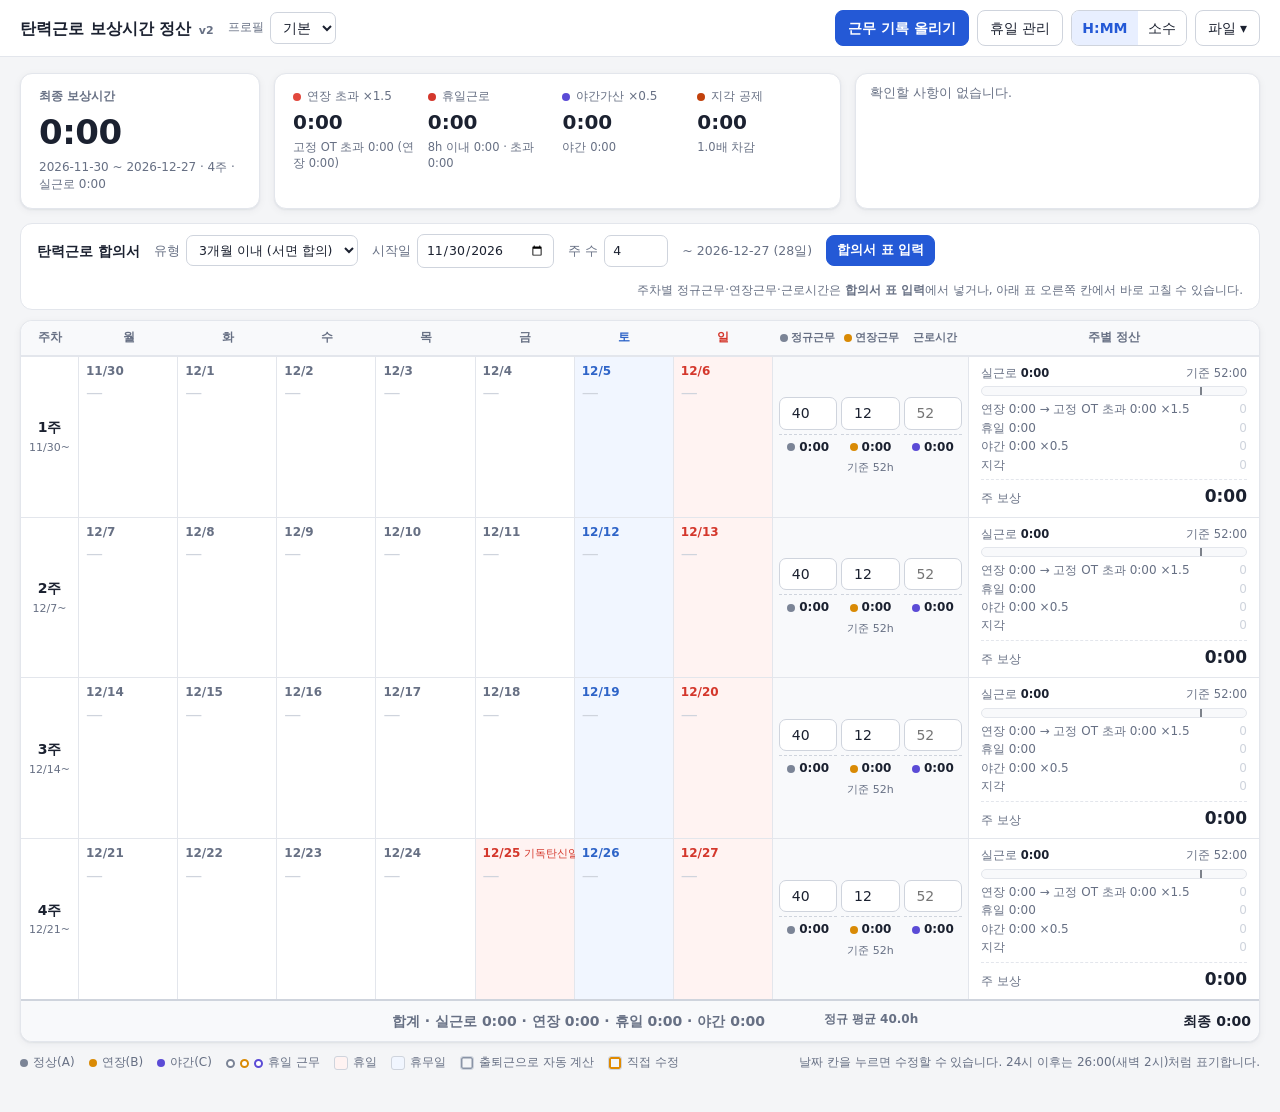
==== index.html @ 6108ef64 "Exclude holidays from weekly A/B/C totals; mark holiday work with ring dots Holiday hours get their " ====
<!doctype html>
<html lang="ko">
<head>
<meta charset="utf-8">
<meta name="viewport" content="width=device-width, initial-scale=1">
<title>탄력근로 보상시간 정산</title>
<meta name="description" content="탄력근로 합의서와 근태 기록으로 연장·휴일·야간근로 보상시간을 주 단위로 정산합니다.">
<link rel="stylesheet" href="css/app.css">
</head>
<body>
<header class="topbar">
  <div class="brand">탄력근로 보상시간 정산 <span class="ver">v2</span></div>
  <label class="profile" title="직원별 데이터는 이 브라우저에만 저장됩니다">
    <span class="lbl">프로필</span>
    <select id="profileSel"></select>
  </label>
  <div class="actions">
    <button class="btn primary" id="btnImport" title="근태 엑셀(.xlsx) 여러 개, CSV, v1 txt">근무 기록 올리기</button>
    <input type="file" id="fileImport" multiple accept=".xlsx,.xlsm,.csv,.txt" hidden>
    <button class="btn" id="btnHolidays">휴일 관리</button>
    <div class="seg" role="group" aria-label="시간 표시 형식">
      <button class="seg-btn" data-fmt="hm">H:MM</button><button class="seg-btn" data-fmt="dec">소수</button>
    </div>
    <details class="menu">
      <summary class="btn">파일 ▾</summary>
      <div class="menu-pop">
        <button id="btnSave">데이터 파일로 저장 (.json)</button>
        <button id="btnLoad">데이터 파일 불러오기</button>
        <input type="file" id="fileLoad" accept=".json,.txt" hidden>
        <button id="btnCsv">정산 결과 CSV 내보내기</button>
        <button id="btnPrint">인쇄</button>
        <hr>
        <button id="btnNewProfile">새 프로필 만들기</button>
        <button id="btnRenameProfile">프로필 이름 바꾸기</button>
        <button id="btnDeleteProfile" class="danger">현재 프로필 삭제</button>
        <button id="btnClearDays" class="danger">근무 기록 모두 지우기</button>
      </div>
    </details>
  </div>
</header>

<main>
  <section class="summary" aria-label="정산 요약">
    <div class="total-card">
      <div class="total-label">최종 보상시간</div>
      <div class="total-value" id="sumTotal">0:00</div>
      <div class="total-period" id="sumPeriod"></div>
    </div>
    <div class="parts">
      <div class="part"><span class="part-k"><i class="dot ot"></i>연장 초과 ×1.5</span><b id="sumOt">0:00</b><small id="sumOtRaw"></small></div>
      <div class="part"><span class="part-k"><i class="dot hol"></i>휴일근로</span><b id="sumHol">0:00</b><small id="sumHolRaw"></small></div>
      <div class="part"><span class="part-k"><i class="dot night"></i>야간가산 ×0.5</span><b id="sumNight">0:00</b><small id="sumNightRaw"></small></div>
      <div class="part"><span class="part-k"><i class="dot late"></i>지각 공제</span><b id="sumLate">0:00</b><small>1.0배 차감</small></div>
    </div>
    <div class="notices" id="notices"></div>
  </section>

  <section class="agreement" aria-label="탄력근로 합의서">
    <div class="ag-title">탄력근로 합의서</div>
    <label>유형
      <select id="agType">
        <option value="2w">2주 이내 (취업규칙)</option>
        <option value="3m">3개월 이내 (서면 합의)</option>
        <option value="6m">3개월 초과 6개월 이내</option>
      </select>
    </label>
    <label>시작일 <input type="date" id="agStart"></label>
    <label>주 수 <input type="number" id="agWeeks" min="1" max="27" step="1"></label>
    <span class="ag-end" id="agEnd"></span>
    <button class="btn small primary" id="btnAgEdit">합의서 표 입력</button>
    <span class="ag-hint">주차별 정규근무·연장근무·근로시간은 <b>합의서 표 입력</b>에서 넣거나, 아래 표 오른쪽 칸에서 바로 고칠 수 있습니다.</span>
  </section>

  <section class="board" id="board" aria-label="주간 정산표"></section>

  <section class="legend" aria-label="범례">
    <span><i class="dot a"></i>정상(A)</span>
    <span><i class="dot b"></i>연장(B)</span>
    <span><i class="dot c"></i>야간(C)</span>
    <span><i class="dot a ring"></i><i class="dot b ring"></i><i class="dot c ring"></i>휴일 근무</span>
    <span><i class="sw sw-hol"></i>휴일</span>
    <span><i class="sw sw-off"></i>휴무일</span>
    <span><i class="sw sw-auto"></i>출퇴근으로 자동 계산</span>
    <span><i class="sw sw-man"></i>직접 수정</span>
    <span class="legend-note">날짜 칸을 누르면 수정할 수 있습니다. 24시 이후는 26:00(새벽 2시)처럼 표기합니다.</span>
  </section>
</main>

<dialog id="dayDlg" class="dlg">
  <form method="dialog" id="dayForm">
    <h2 id="dayTitle"></h2>
    <p class="dlg-sub" id="daySub"></p>
    <div class="grid2">
      <label>출근 <input type="text" id="fIn" placeholder="09:00" inputmode="numeric"></label>
      <label>퇴근 <input type="text" id="fOut" placeholder="26:00 또는 02:00" inputmode="numeric"></label>
      <label class="span2">근태
        <select id="fLeave">
          <option value="">정상 근무</option>
          <option value="연차">연차 (8시간 간주)</option>
          <option value="오전반차">오전 반차 (4시간 간주)</option>
          <option value="오후반차">오후 반차 (4시간 간주)</option>
          <option value="결근">결근</option>
        </select>
      </label>
    </div>
    <fieldset>
      <legend>계산에 쓸 시간 <small id="srcNote"></small></legend>
      <div class="grid4">
        <label><i class="dot a"></i>정상 <input type="text" id="fA" inputmode="numeric"></label>
        <label><i class="dot b"></i>연장 <input type="text" id="fB" inputmode="numeric"></label>
        <label><i class="dot c"></i>야간 <input type="text" id="fC" inputmode="numeric"></label>
        <label>지각 <input type="text" id="fL" inputmode="numeric"></label>
      </div>
      <p class="dlg-ref" id="dayRef"></p>
    </fieldset>
    <div class="dlg-actions">
      <button type="button" class="btn danger ghost" id="btnDayDelete">이 날 기록 삭제</button>
      <button type="button" class="btn ghost" id="btnDayReset">직접 수정값 지우기</button>
      <span class="spacer"></span>
      <button value="cancel" class="btn">닫기</button>
      <button type="button" class="btn primary" id="btnDaySave">저장</button>
    </div>
  </form>
</dialog>

<dialog id="holDlg" class="dlg">
  <form method="dialog">
    <h2>휴일 관리</h2>
    <p class="dlg-sub">「관공서의 공휴일에 관한 규정」(2026.4.30 개정) 기준 공휴일과 대체공휴일을 자동으로 넣었습니다. 임시공휴일이나 회사 휴일은 아래에서 추가하고, 휴일이 아닌 날은 체크를 해제하세요.</p>
    <div class="hol-year"><label>연도 <select id="holYear"></select></label></div>
    <ul class="hol-list" id="holList"></ul>
    <div class="hol-add">
      <input type="date" id="holDate"> <input type="text" id="holName" placeholder="이름 (예: 임시공휴일, 창립기념일)">
      <button type="button" class="btn small" id="btnHolAdd">추가</button>
    </div>
    <div class="dlg-actions"><span class="spacer"></span><button value="close" class="btn primary">닫기</button></div>
  </form>
</dialog>

<dialog id="agDlg" class="dlg wide">
  <form method="dialog">
    <h2>합의서 표 입력</h2>
    <p class="dlg-sub">합의서 표 오른쪽의 <b>정규근무 · 연장근무 · 근로시간</b>을 주차별로 입력하세요. 엑셀·한글 표에서 여러 칸을 복사해 첫 칸에 붙여넣으면 한 번에 채워집니다.</p>
    <div class="ag-dlg-top">
      <label>시작일 <input type="date" id="agDlgStart"></label>
      <span class="ag-dlg-range" id="agDlgRange"></span>
    </div>
    <div class="ag-table-wrap">
      <table class="ag-table">
        <thead>
          <tr><th scope="col">주차</th><th scope="col">기간</th><th scope="col"><i class="dot a"></i> 정규근무<small>(h)</small></th><th scope="col"><i class="dot b"></i> 연장근무<small>(h)</small></th><th scope="col">근로시간<small>(h)</small></th><th scope="col">계산 기준</th></tr>
        </thead>
        <tbody id="agRows"></tbody>
        <tfoot id="agFoot"></tfoot>
      </table>
    </div>
    <div class="dlg-actions">
      <button type="button" class="btn small" id="btnAgAdd">+ 주 추가</button>
      <button type="button" class="btn small ghost" id="btnAgRemove">마지막 주 삭제</button>
      <span class="spacer"></span>
      <button value="cancel" class="btn">취소</button>
      <button type="button" class="btn primary" id="btnAgApply">적용</button>
    </div>
  </form>
</dialog>

<div id="toasts" aria-live="polite"></div>

<script src="js/holidays.js"></script>
<script src="js/calc.js"></script>
<script src="js/xlsx-lite.js"></script>
<script src="js/io.js"></script>
<script src="js/app.js"></script>
</body>
</html>
---- css/app.css ----
:root {
  --bg: #f4f5f7;
  --surface: #ffffff;
  --surface-2: #f8f9fb;
  --ink: #1b2130;
  --muted: #677084;
  --line: #e3e6ec;
  --line-strong: #cfd4dd;
  --accent: #2459d6;
  --accent-ink: #ffffff;
  --accent-soft: #e8efff;
  --hol: #d4372c;
  --hol-bg: #fff3f2;
  --off: #2e64c8;
  --off-bg: #f1f6ff;
  --out-bg: #eef0f3;
  --a: #7b8496;
  --b: #d98a05;
  --c: #5b4bd6;
  --late: #c2410c;
  --bar-reg: #b8c0cd;
  --bar-fix: #f5c046;
  --bar-over: #e2483d;
  --auto: #8a94a6;
  --man: #e08a00;
  --man-bg: #fff6e6;
  --warn-bg: #fff8e6;
  --warn-ink: #8a5a00;
  --good: #1f8a4c;
  --shadow: 0 1px 2px rgba(20, 30, 50, .06), 0 2px 8px rgba(20, 30, 50, .05);
  color-scheme: light;
}
@media (prefers-color-scheme: dark) {
  :root:not([data-theme="light"]) {
    --bg: #0f1218; --surface: #171b23; --surface-2: #1c212b; --ink: #e5e8ee; --muted: #9aa3b5;
    --line: #2a303c; --line-strong: #3a4250; --accent: #6b93ff; --accent-ink: #0f1218; --accent-soft: #1f2a44;
    --hol: #ff7b70; --hol-bg: #2a1a1b; --off: #7ea6ff; --off-bg: #172034; --out-bg: #1a1d24;
    --a: #9aa3b5; --b: #f2a93b; --c: #9d91ff; --late: #ff9a62;
    --bar-reg: #4a5263; --bar-fix: #c8962a; --bar-over: #f0645a; --auto: #8792a6; --man: #f2a93b; --man-bg: #2b2414;
    --warn-bg: #2b2414; --warn-ink: #f2c46b; --good: #4cc483;
    --shadow: 0 1px 2px rgba(0, 0, 0, .4);
    color-scheme: dark;
  }
}
:root[data-theme="dark"] {
  --bg: #0f1218; --surface: #171b23; --surface-2: #1c212b; --ink: #e5e8ee; --muted: #9aa3b5;
  --line: #2a303c; --line-strong: #3a4250; --accent: #6b93ff; --accent-ink: #0f1218; --accent-soft: #1f2a44;
  --hol: #ff7b70; --hol-bg: #2a1a1b; --off: #7ea6ff; --off-bg: #172034; --out-bg: #1a1d24;
  --a: #9aa3b5; --b: #f2a93b; --c: #9d91ff; --late: #ff9a62;
  --bar-reg: #4a5263; --bar-fix: #c8962a; --bar-over: #f0645a; --auto: #8792a6; --man: #f2a93b; --man-bg: #2b2414;
  --warn-bg: #2b2414; --warn-ink: #f2c46b; --good: #4cc483;
  --shadow: 0 1px 2px rgba(0, 0, 0, .4);
  color-scheme: dark;
}

* { box-sizing: border-box; }
html, body { margin: 0; }
body {
  background: var(--bg); color: var(--ink);
  font-family: "Pretendard", "Apple SD Gothic Neo", "Malgun Gothic", system-ui, sans-serif;
  font-size: 14px; line-height: 1.45;
  font-variant-numeric: tabular-nums;
}
button, input, select, textarea { font: inherit; color: inherit; }

/* ---------- 상단 바 ---------- */
.topbar {
  position: sticky; top: 0; z-index: 20;
  display: flex; align-items: center; gap: 14px; flex-wrap: wrap;
  padding: 10px 20px; background: var(--surface); border-bottom: 1px solid var(--line);
}
.brand { font-weight: 700; font-size: 16px; white-space: nowrap; }
.ver { font-size: 11px; color: var(--muted); font-weight: 600; margin-left: 2px; }
.profile { display: flex; align-items: center; gap: 6px; }
.profile .lbl { color: var(--muted); font-size: 12px; }
.actions { display: flex; align-items: center; gap: 8px; margin-left: auto; flex-wrap: wrap; }

.btn {
  display: inline-flex; align-items: center; gap: 6px;
  border: 1px solid var(--line-strong); background: var(--surface); border-radius: 8px;
  padding: 7px 12px; cursor: pointer; white-space: nowrap; list-style: none;
}
.btn:hover { background: var(--surface-2); }
.btn.primary { background: var(--accent); color: var(--accent-ink); border-color: var(--accent); font-weight: 600; }
.btn.primary:hover { filter: brightness(1.06); }
.btn.small { padding: 5px 10px; font-size: 13px; }
.btn.ghost { background: transparent; }
.btn.danger { color: var(--hol); }
.btn:focus-visible, .day:focus-visible, input:focus-visible, select:focus-visible { outline: 2px solid var(--accent); outline-offset: 1px; }
select, input[type="text"], input[type="date"], input[type="number"], textarea {
  border: 1px solid var(--line-strong); background: var(--surface); border-radius: 7px; padding: 6px 8px;
}
.seg { display: inline-flex; border: 1px solid var(--line-strong); border-radius: 8px; overflow: hidden; }
.seg-btn { border: 0; background: var(--surface); padding: 7px 10px; cursor: pointer; }
.seg-btn.on { background: var(--accent-soft); color: var(--accent); font-weight: 600; }
.menu { position: relative; }
.menu summary::-webkit-details-marker { display: none; }
.menu-pop {
  position: absolute; right: 0; top: calc(100% + 6px); min-width: 230px; z-index: 30;
  background: var(--surface); border: 1px solid var(--line); border-radius: 10px; box-shadow: var(--shadow);
  padding: 6px; display: flex; flex-direction: column;
}
.menu-pop button { text-align: left; border: 0; background: none; padding: 8px 10px; border-radius: 6px; cursor: pointer; }
.menu-pop button:hover { background: var(--surface-2); }
.menu-pop .danger { color: var(--hol); }
.menu-pop hr { border: 0; border-top: 1px solid var(--line); margin: 4px 0; width: 100%; }

main { padding: 16px 20px 40px; max-width: 1560px; margin: 0 auto; }

/* ---------- 요약 ---------- */
.summary {
  display: grid; grid-template-columns: minmax(200px, 240px) minmax(540px, 1.4fr) minmax(280px, 1fr); gap: 14px; align-items: stretch;
  margin-bottom: 14px;
}
.total-card, .parts, .notices {
  background: var(--surface); border: 1px solid var(--line); border-radius: 12px; padding: 14px 18px; box-shadow: var(--shadow);
}
.total-card { min-width: 210px; }
.total-label { color: var(--muted); font-size: 12px; font-weight: 600; }
.total-value { font-size: 34px; font-weight: 750; letter-spacing: -.5px; margin: 2px 0; }
.total-value.neg { color: var(--hol); }
.total-period { color: var(--muted); font-size: 12px; }
.parts { display: grid; grid-template-columns: repeat(4, minmax(0, 1fr)); gap: 10px; }
.part { display: flex; flex-direction: column; gap: 2px; min-width: 0; }
.part-k { color: var(--muted); font-size: 12px; display: flex; align-items: center; gap: 6px; }
.part b { font-size: 20px; }
.part small { color: var(--muted); font-size: 11.5px; }
.notices { font-size: 12.5px; max-height: 150px; overflow: auto; padding: 10px 14px; }
.notices:empty::before { content: "확인할 사항이 없습니다."; color: var(--muted); }
.notice { display: flex; gap: 6px; padding: 3px 0; }
.notice.warn::before { content: "⚠"; color: var(--warn-ink); }
.notice.info::before { content: "ⓘ"; color: var(--muted); }
.notice.ok::before { content: "✓"; color: var(--good); }

.dot { display: inline-block; width: 8px; height: 8px; border-radius: 50%; flex: none; }
.dot.a { background: var(--a); } .dot.b { background: var(--b); } .dot.c { background: var(--c); }
.dot.ring { background: var(--surface); width: 9px; height: 9px; border: 2.5px solid; }
.dot.a.ring { border-color: var(--a); } .dot.b.ring { border-color: var(--b); } .dot.c.ring { border-color: var(--c); }
.dot.ot { background: var(--bar-over); } .dot.hol { background: var(--hol); } .dot.night { background: var(--c); } .dot.late { background: var(--late); }

/* ---------- 합의서 설정 줄 ---------- */
.agreement {
  display: flex; align-items: center; gap: 14px; flex-wrap: wrap;
  background: var(--surface); border: 1px solid var(--line); border-radius: 12px; padding: 10px 16px; margin-bottom: 10px;
}
.agreement label { display: flex; align-items: center; gap: 6px; color: var(--muted); font-size: 12.5px; }
.agreement label > * { color: var(--ink); }
.ag-title { font-weight: 700; }
#agWeeks { width: 64px; }
.ag-end { color: var(--muted); font-size: 12.5px; }
.ag-hint { color: var(--muted); font-size: 12px; margin-left: auto; }

/* ---------- 주간 정산표 ---------- */
.board {
  --cols: 58px repeat(7, minmax(86px, 1fr)) 196px minmax(250px, 290px);
  background: var(--surface); border: 1px solid var(--line); border-radius: 12px; box-shadow: var(--shadow);
}
.board > :last-child { border-radius: 0 0 12px 12px; }
.row { display: grid; grid-template-columns: var(--cols); border-top: 1px solid var(--line); }
.row.head {
  border-top: 0; background: var(--surface-2); position: sticky; top: var(--topbar-h, 53px); z-index: 5; border-radius: 12px 12px 0 0;
  border-bottom: 1px solid var(--line);
  font-size: 12px; color: var(--muted); font-weight: 600;
}
.row.head > div { padding: 8px 6px; text-align: center; }
.row.head .h-sun { color: var(--hol); } .row.head .h-sat { color: var(--off); }
.row.head .h-ag { display: grid; grid-template-columns: repeat(3, 1fr); gap: 4px; font-size: 11px; white-space: nowrap; padding-left: 4px; padding-right: 4px; }
.row.head .h-ag span { display: inline-flex; align-items: center; justify-content: center; gap: 3px; }
.wk {
  display: flex; flex-direction: column; align-items: center; justify-content: center; gap: 2px;
  font-weight: 700; border-right: 1px solid var(--line); padding: 6px 2px;
}
.wk small { font-weight: 500; color: var(--muted); font-size: 11px; }

.day {
  position: relative; text-align: left; cursor: pointer;
  border: 0; border-right: 1px solid var(--line); background: var(--surface);
  padding: 6px 7px 7px; min-height: 84px; display: flex; flex-direction: column; gap: 2px;
}
.day:hover { background: var(--surface-2); }
.day.t-holiday { background: var(--hol-bg); }
.day.t-offday { background: var(--off-bg); }
.day.outside { background: var(--out-bg); opacity: .75; }
.day.src-auto { box-shadow: inset 0 0 0 1.5px var(--auto); border-radius: 0; background-image: repeating-linear-gradient(135deg, transparent 0 6px, rgba(128,128,128,.07) 6px 12px); }
.day.src-manual { box-shadow: inset 0 0 0 2px var(--man); }
.d-top { display: flex; align-items: baseline; gap: 4px; font-size: 12px; color: var(--muted); }
.d-date { font-weight: 600; }
.t-holiday .d-date { color: var(--hol); }
.t-offday .d-date { color: var(--off); }
.d-hol { font-size: 10.5px; color: var(--hol); white-space: nowrap; overflow: hidden; text-overflow: ellipsis; min-width: 0; }
.d-total { font-size: 17px; font-weight: 700; line-height: 1.2; }
.d-total.empty { color: var(--line-strong); font-weight: 400; }
.d-split { display: flex; gap: 6px; font-size: 11.5px; color: var(--muted); flex-wrap: wrap; }
.d-split span { display: inline-flex; align-items: center; gap: 3px; }
.d-time { font-size: 11px; color: var(--muted); }
.d-flags { display: flex; gap: 4px; flex-wrap: wrap; margin-top: auto; }
.flag { font-size: 10.5px; border-radius: 4px; padding: 0 4px; line-height: 16px; background: var(--surface-2); color: var(--muted); border: 1px solid var(--line); }
.flag.late { color: var(--late); border-color: currentColor; background: transparent; }
.flag.leave { color: var(--accent); border-color: currentColor; background: transparent; }
.flag.warn { color: var(--warn-ink); background: var(--warn-bg); border-color: transparent; }
.flag.auto { color: var(--auto); }
.flag.man { color: var(--man); border-color: currentColor; background: transparent; }

.ag {
  border-right: 1px solid var(--line); padding: 8px 6px; display: grid; grid-template-columns: repeat(3, 1fr); gap: 4px; align-content: center;
  background: var(--surface-2);
}
.ag input { width: 100%; text-align: center; padding: 5px 2px; }
.ag input.bad { border-color: var(--warn-ink); background: var(--warn-bg); }
.ag .ag-calc { grid-column: 1 / -1; font-size: 11px; color: var(--muted); text-align: center; }
.ag .ag-calc.bad { color: var(--warn-ink); }
.ag .ag-sum.hol { border-top: 0; padding-top: 0; font-weight: 500; color: var(--hol); }
.ag .ag-sum { display: flex; align-items: center; justify-content: center; gap: 4px; font-size: 12px; font-weight: 600; border-top: 1px dashed var(--line-strong); padding-top: 4px; }

.st { padding: 8px 12px; display: flex; flex-direction: column; gap: 5px; justify-content: center; }
.st-bar { position: relative; height: 10px; border-radius: 5px; background: var(--surface-2); border: 1px solid var(--line); overflow: hidden; }
.st-bar span { position: absolute; top: 0; bottom: 0; }
.st-bar .r { background: var(--bar-reg); } .st-bar .f { background: var(--bar-fix); } .st-bar .o { background: var(--bar-over); }
.st-bar .mark { position: absolute; top: -2px; bottom: -2px; width: 2px; background: var(--ink); opacity: .55; }
.st-cap { display: flex; justify-content: space-between; font-size: 11.5px; color: var(--muted); }
.st-cap b { color: var(--ink); }
.st-grid { display: grid; grid-template-columns: 1fr auto; gap: 1px 10px; font-size: 12px; }
.st-grid span { color: var(--muted); }
.st-grid em { font-style: normal; text-align: right; }
.st-grid .zero { color: var(--line-strong); }
.st-total { display: flex; justify-content: space-between; align-items: baseline; border-top: 1px dashed var(--line); padding-top: 4px; }
.st-total span { font-size: 12px; color: var(--muted); }
.st-total b { font-size: 17px; }
.st-total b.neg { color: var(--hol); }
.st.excluded { color: var(--muted); font-size: 12px; align-items: center; }

.board-foot { display: grid; grid-template-columns: var(--cols); border-top: 2px solid var(--line-strong); background: var(--surface-2); font-weight: 700; }
.board-foot > div { padding: 10px 8px; }
.board-foot .ft-label { grid-column: 1 / 9; text-align: right; color: var(--muted); font-weight: 600; }
.board-foot .ft-ag { text-align: center; font-size: 12px; color: var(--muted); font-weight: 600; }

.outside-block { border-top: 1px solid var(--line); }
.outside-block > summary { cursor: pointer; padding: 10px 16px; color: var(--muted); font-size: 12.5px; background: var(--surface-2); }
.row.outside-row .wk { color: var(--muted); }

.empty-state { padding: 40px 20px; text-align: center; color: var(--muted); }
.empty-state b { color: var(--ink); }

.legend { display: flex; flex-wrap: wrap; gap: 14px; align-items: center; margin-top: 12px; font-size: 12px; color: var(--muted); }
.legend span { display: inline-flex; align-items: center; gap: 5px; }
.sw { display: inline-block; width: 14px; height: 14px; border-radius: 3px; border: 1px solid var(--line-strong); }
.sw-hol { background: var(--hol-bg); } .sw-off { background: var(--off-bg); }
.sw-auto { box-shadow: inset 0 0 0 1.5px var(--auto); }
.sw-man { box-shadow: inset 0 0 0 2px var(--man); }
.legend-note { margin-left: auto; }

/* ---------- 대화상자 ---------- */
.dlg {
  border: 1px solid var(--line); border-radius: 14px; padding: 0; width: min(520px, calc(100vw - 32px));
  background: var(--surface); color: var(--ink); box-shadow: 0 20px 50px rgba(0, 0, 0, .25);
}
.dlg::backdrop { background: rgba(10, 15, 25, .45); }
.dlg form { padding: 18px 20px; display: flex; flex-direction: column; gap: 12px; }
.dlg h2 { margin: 0; font-size: 17px; }
.dlg-sub { margin: -6px 0 0; color: var(--muted); font-size: 12.5px; }
.dlg label { display: flex; flex-direction: column; gap: 4px; font-size: 12.5px; color: var(--muted); }
.dlg label > input, .dlg label > select { color: var(--ink); }
.dlg fieldset { border: 1px solid var(--line); border-radius: 10px; padding: 10px 12px 12px; margin: 0; }
.dlg legend { font-size: 12.5px; color: var(--muted); padding: 0 4px; }
.grid2 { display: grid; grid-template-columns: 1fr 1fr; gap: 10px; }
.grid4 { display: grid; grid-template-columns: repeat(4, 1fr); gap: 8px; }
.grid4 label { flex-direction: column; }
.grid4 label .dot { display: none; }
.grid4 input { width: 100%; }
.span2 { grid-column: 1 / -1; }
.dlg-ref { margin: 8px 0 0; font-size: 12px; color: var(--muted); line-height: 1.6; }
.dlg-actions { display: flex; gap: 8px; align-items: center; flex-wrap: wrap; }
.spacer { flex: 1; }
.dlg textarea { width: 100%; font-family: ui-monospace, Menlo, Consolas, monospace; }
.hol-list { list-style: none; margin: 0; padding: 0; max-height: 300px; overflow: auto; border: 1px solid var(--line); border-radius: 8px; }
.hol-list li { display: flex; align-items: center; gap: 8px; padding: 6px 10px; border-top: 1px solid var(--line); font-size: 13px; }
.hol-list li:first-child { border-top: 0; }
.hol-list .hd { width: 104px; color: var(--muted); }
.hol-list .custom { color: var(--accent); font-size: 11px; }
.hol-list .rm { margin-left: auto; border: 0; background: none; color: var(--hol); cursor: pointer; }
.hol-list li.off .hn { text-decoration: line-through; color: var(--muted); }
.hol-add { display: flex; gap: 6px; flex-wrap: wrap; }
.hol-add input[type="text"] { flex: 1; min-width: 140px; }

.dlg.wide { width: min(720px, calc(100vw - 32px)); }
.ag-dlg-top { display: flex; align-items: center; gap: 14px; flex-wrap: wrap; }
.ag-dlg-top label { flex-direction: row; align-items: center; gap: 8px; }
.ag-dlg-range { color: var(--muted); font-size: 12.5px; }
.ag-table-wrap { max-height: 52vh; overflow: auto; border: 1px solid var(--line); border-radius: 10px; }
.ag-table { width: 100%; border-collapse: collapse; font-size: 13px; }
.ag-table th, .ag-table td { border-bottom: 1px solid var(--line); padding: 6px 8px; text-align: center; }
.ag-table thead th { position: sticky; top: 0; background: var(--surface-2); color: var(--muted); font-size: 12px; font-weight: 600; z-index: 1; }
.ag-table thead th small { font-weight: 400; margin-left: 2px; }
.ag-table tbody th { font-weight: 700; white-space: nowrap; background: var(--surface-2); }
.ag-table td.per { color: var(--muted); font-size: 12px; white-space: nowrap; }
.ag-table input { width: 72px; text-align: center; }
.ag-table input.bad { border-color: var(--warn-ink); background: var(--warn-bg); }
.ag-table td.base { font-weight: 600; white-space: nowrap; }
.ag-table td.base.bad { color: var(--warn-ink); }
.ag-table tfoot td, .ag-table tfoot th { background: var(--surface-2); font-weight: 700; border-bottom: 0; }
.ag-table tfoot .avg { color: var(--muted); font-weight: 500; font-size: 12px; }
.ag-table tfoot .over { color: var(--hol); }

#toasts { position: fixed; bottom: 18px; right: 18px; z-index: 100; display: flex; flex-direction: column; gap: 8px; }
.toast { background: var(--ink); color: var(--bg); padding: 10px 14px; border-radius: 9px; font-size: 13px; max-width: 380px; box-shadow: var(--shadow); opacity: 0; transform: translateY(6px); transition: .25s; }
.toast.show { opacity: 1; transform: none; }
.toast.error { background: var(--hol); color: #fff; }

/* ---------- 좁은 화면 ---------- */
@media (max-width: 1180px) {
  .summary { grid-template-columns: 1fr 1fr; }
  .notices { grid-column: 1 / -1; }
  .board { --cols: 52px repeat(7, minmax(0, 1fr)); }
  .row:not(.head) { grid-template-columns: var(--cols); }
  .row .ag { grid-column: 2 / 4; border-top: 1px solid var(--line); }
  .row .st { grid-column: 4 / -1; border-top: 1px solid var(--line); }
  .row .wk { grid-row: span 2; }
  .row.head .h-ag, .row.head .h-st { display: none; }
  .board-foot { grid-template-columns: 1fr auto auto; }
  .board-foot .ft-label { grid-column: auto; }
  .ag-hint { margin-left: 0; }
}
@media (max-width: 720px) {
  .topbar { padding: 8px 16px; }
  main { padding: 12px 16px 32px; }
  .summary { grid-template-columns: 1fr; }
  .parts { grid-template-columns: 1fr 1fr; }
  .board { --cols: 34px repeat(7, minmax(0, 1fr)); }
  .row .ag { grid-column: 2 / -1; }
  .row .st { grid-column: 2 / -1; }
  .row .wk { grid-row: span 3; font-size: 12px; }
  .row .wk small { display: none; }
  .day { min-height: 64px; padding: 4px 3px; }
  .d-total { font-size: 13px; }
  .d-split, .d-time, .d-hol { display: none; }
  .flag { font-size: 9.5px; padding: 0 2px; }
  .grid4 { grid-template-columns: 1fr 1fr; }
  .row.head { top: 0; position: static; }
  .legend-note { margin-left: 0; }
}

@media print {
  .topbar .actions, .agreement .btn, .ag-hint, .legend-note, #toasts { display: none !important; }
  .topbar { position: static; }
  .row.head { position: static; }
  body { background: #fff; }
  .board, .total-card, .parts, .notices { box-shadow: none; }
  .day { break-inside: avoid; }
  .row { break-inside: avoid; }
}
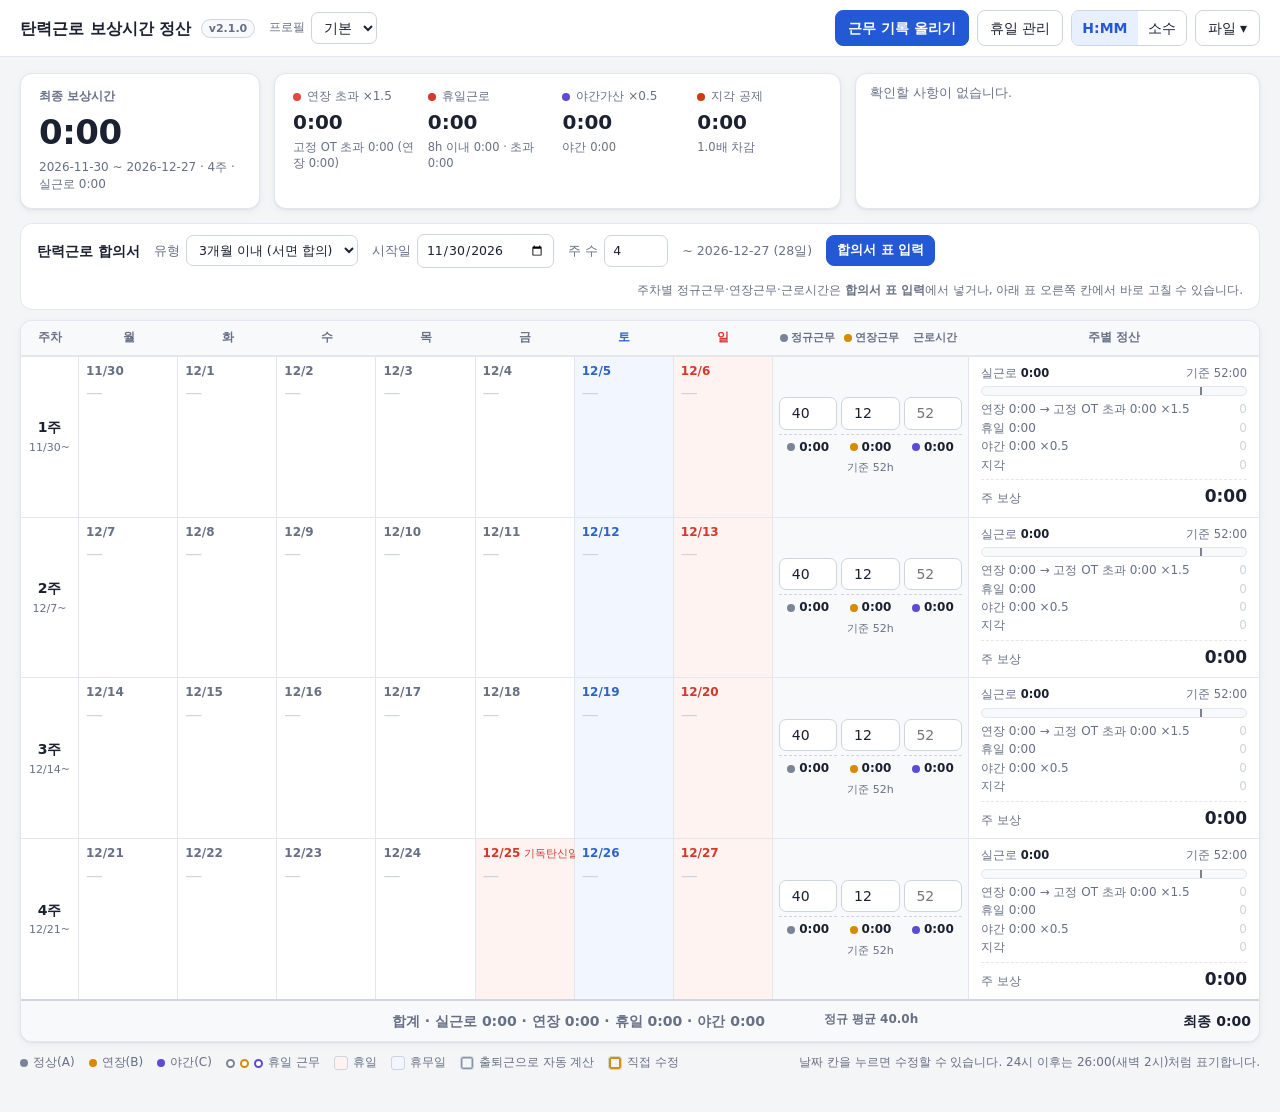
==== commit 299222c4: "Add semantic version v2.1.0 with changelog dialog js/version.js holds the app version and change lis" ====
--- a/index.html
+++ b/index.html
@@ -9,7 +9,7 @@
 </head>
 <body>
 <header class="topbar">
-  <div class="brand">탄력근로 보상시간 정산 <span class="ver">v2</span></div>
+  <div class="brand">탄력근로 보상시간 정산 <button type="button" class="ver" id="btnVersion" title="변경 내역 보기">v2</button></div>
   <label class="profile" title="직원별 데이터는 이 브라우저에만 저장됩니다">
     <span class="lbl">프로필</span>
     <select id="profileSel"></select>
@@ -123,6 +123,14 @@
   </form>
 </dialog>
 
+<dialog id="verDlg" class="dlg">
+  <form method="dialog">
+    <h2>변경 내역</h2>
+    <div class="ver-list" id="verList"></div>
+    <div class="dlg-actions"><span class="spacer"></span><button value="close" class="btn primary">닫기</button></div>
+  </form>
+</dialog>
+
 <dialog id="holDlg" class="dlg">
   <form method="dialog">
     <h2>휴일 관리</h2>
@@ -166,6 +174,7 @@
 
 <div id="toasts" aria-live="polite"></div>
 
+<script src="js/version.js"></script>
 <script src="js/holidays.js"></script>
 <script src="js/calc.js"></script>
 <script src="js/xlsx-lite.js"></script>
--- a/css/app.css
+++ b/css/app.css
@@ -70,7 +70,13 @@
   padding: 10px 20px; background: var(--surface); border-bottom: 1px solid var(--line);
 }
 .brand { font-weight: 700; font-size: 16px; white-space: nowrap; }
-.ver { font-size: 11px; color: var(--muted); font-weight: 600; margin-left: 2px; }
+.ver { font-size: 11px; color: var(--muted); font-weight: 600; margin-left: 4px; border: 1px solid var(--line-strong); background: var(--surface-2); border-radius: 10px; padding: 1px 7px; cursor: pointer; vertical-align: 2px; }
+.ver:hover { color: var(--accent); border-color: var(--accent); }
+.ver-list { max-height: 60vh; overflow: auto; display: flex; flex-direction: column; gap: 14px; }
+.ver-list h3 { margin: 0 0 4px; font-size: 14px; }
+.ver-list h3 small { color: var(--muted); font-weight: 400; margin-left: 6px; }
+.ver-list h3 .cur { font-size: 11px; color: var(--accent); border: 1px solid currentColor; border-radius: 8px; padding: 0 6px; margin-left: 6px; font-weight: 600; }
+.ver-list ul { margin: 0; padding-left: 18px; font-size: 13px; line-height: 1.6; }
 .profile { display: flex; align-items: center; gap: 6px; }
 .profile .lbl { color: var(--muted); font-size: 12px; }
 .actions { display: flex; align-items: center; gap: 8px; margin-left: auto; flex-wrap: wrap; }
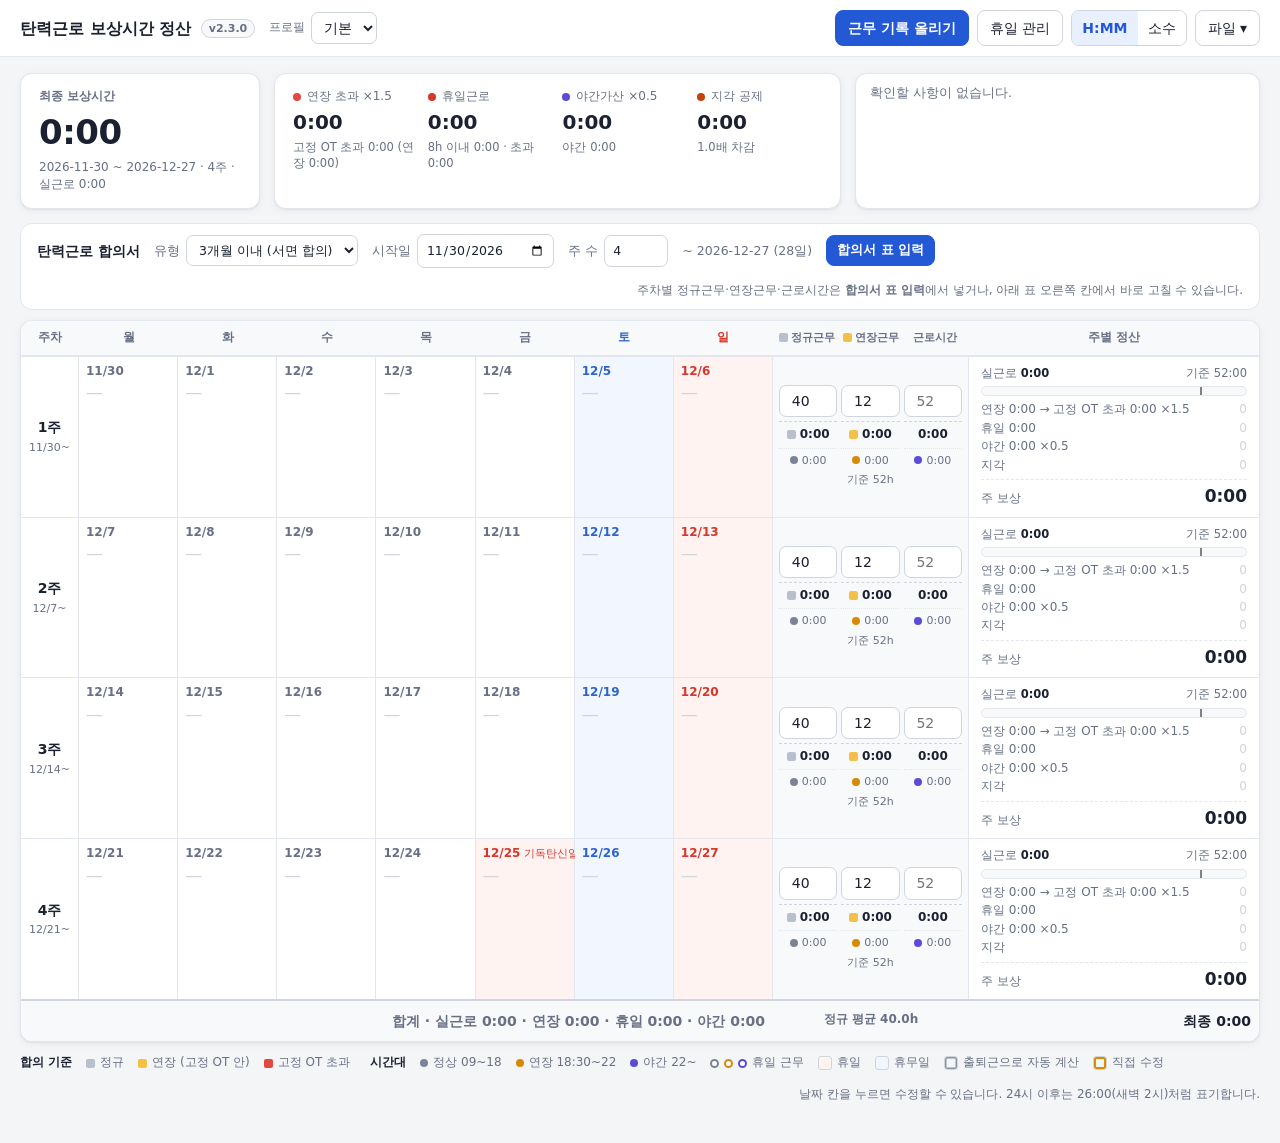
==== commit daaf8b97: "Show agreement-based regular/overtime split in the agreement cell, v2.3.0 Hours up to the agreed reg" ====
--- a/index.html
+++ b/index.html
@@ -74,9 +74,14 @@
   <section class="board" id="board" aria-label="주간 정산표"></section>
 
   <section class="legend" aria-label="범례">
-    <span><i class="dot a"></i>정상(A)</span>
-    <span><i class="dot b"></i>연장(B)</span>
-    <span><i class="dot c"></i>야간(C)</span>
+    <span class="lg-group">합의 기준</span>
+    <span><i class="sq r"></i>정규</span>
+    <span><i class="sq f"></i>연장 (고정 OT 안)</span>
+    <span><i class="sq o"></i>고정 OT 초과</span>
+    <span class="lg-group">시간대</span>
+    <span><i class="dot a"></i>정상 09~18</span>
+    <span><i class="dot b"></i>연장 18:30~22</span>
+    <span><i class="dot c"></i>야간 22~</span>
     <span><i class="dot a ring"></i><i class="dot b ring"></i><i class="dot c ring"></i>휴일 근무</span>
     <span><i class="sw sw-hol"></i>휴일</span>
     <span><i class="sw sw-off"></i>휴무일</span>
@@ -156,7 +161,7 @@
     <div class="ag-table-wrap">
       <table class="ag-table">
         <thead>
-          <tr><th scope="col">주차</th><th scope="col">기간</th><th scope="col"><i class="dot a"></i> 정규근무<small>(h)</small></th><th scope="col"><i class="dot b"></i> 연장근무<small>(h)</small></th><th scope="col">근로시간<small>(h)</small></th><th scope="col">계산 기준</th></tr>
+          <tr><th scope="col">주차</th><th scope="col">기간</th><th scope="col"><i class="sq r"></i> 정규근무<small>(h)</small></th><th scope="col"><i class="sq f"></i> 연장근무<small>(h)</small></th><th scope="col">근로시간<small>(h)</small></th><th scope="col">계산 기준</th></tr>
         </thead>
         <tbody id="agRows"></tbody>
         <tfoot id="agFoot"></tfoot>
--- a/css/app.css
+++ b/css/app.css
@@ -140,6 +140,10 @@
 
 .dot { display: inline-block; width: 8px; height: 8px; border-radius: 50%; flex: none; }
 .dot.a { background: var(--a); } .dot.b { background: var(--b); } .dot.c { background: var(--c); }
+.sq { display: inline-block; width: 9px; height: 9px; border-radius: 2px; flex: none; }
+.sq.r { background: var(--bar-reg); } .sq.f { background: var(--bar-fix); } .sq.o { background: var(--bar-over); }
+.legend .lg-group { font-weight: 700; color: var(--ink); margin-left: 6px; }
+.legend .lg-group:first-child { margin-left: 0; }
 .dot.ring { background: var(--surface); width: 9px; height: 9px; border: 2.5px solid; }
 .dot.a.ring { border-color: var(--a); } .dot.b.ring { border-color: var(--b); } .dot.c.ring { border-color: var(--c); }
 .dot.ot { background: var(--bar-over); } .dot.hol { background: var(--hol); } .dot.night { background: var(--c); } .dot.late { background: var(--late); }
@@ -215,6 +219,8 @@
 .ag input.bad { border-color: var(--warn-ink); background: var(--warn-bg); }
 .ag .ag-calc { grid-column: 1 / -1; font-size: 11px; color: var(--muted); text-align: center; }
 .ag .ag-calc.bad { color: var(--warn-ink); }
+.ag .ag-sum.minor { border-top: 1px dotted var(--line); font-size: 11px; font-weight: 500; color: var(--muted); }
+.ag .ag-over { grid-column: 1 / -1; display: flex; align-items: center; justify-content: center; gap: 4px; font-size: 11.5px; font-weight: 700; color: var(--bar-over); }
 .ag .ag-sum.hol { border-top: 0; padding-top: 0; font-weight: 500; color: var(--hol); }
 .ag .ag-sum { display: flex; align-items: center; justify-content: center; gap: 4px; font-size: 12px; font-weight: 600; border-top: 1px dashed var(--line-strong); padding-top: 4px; }
 
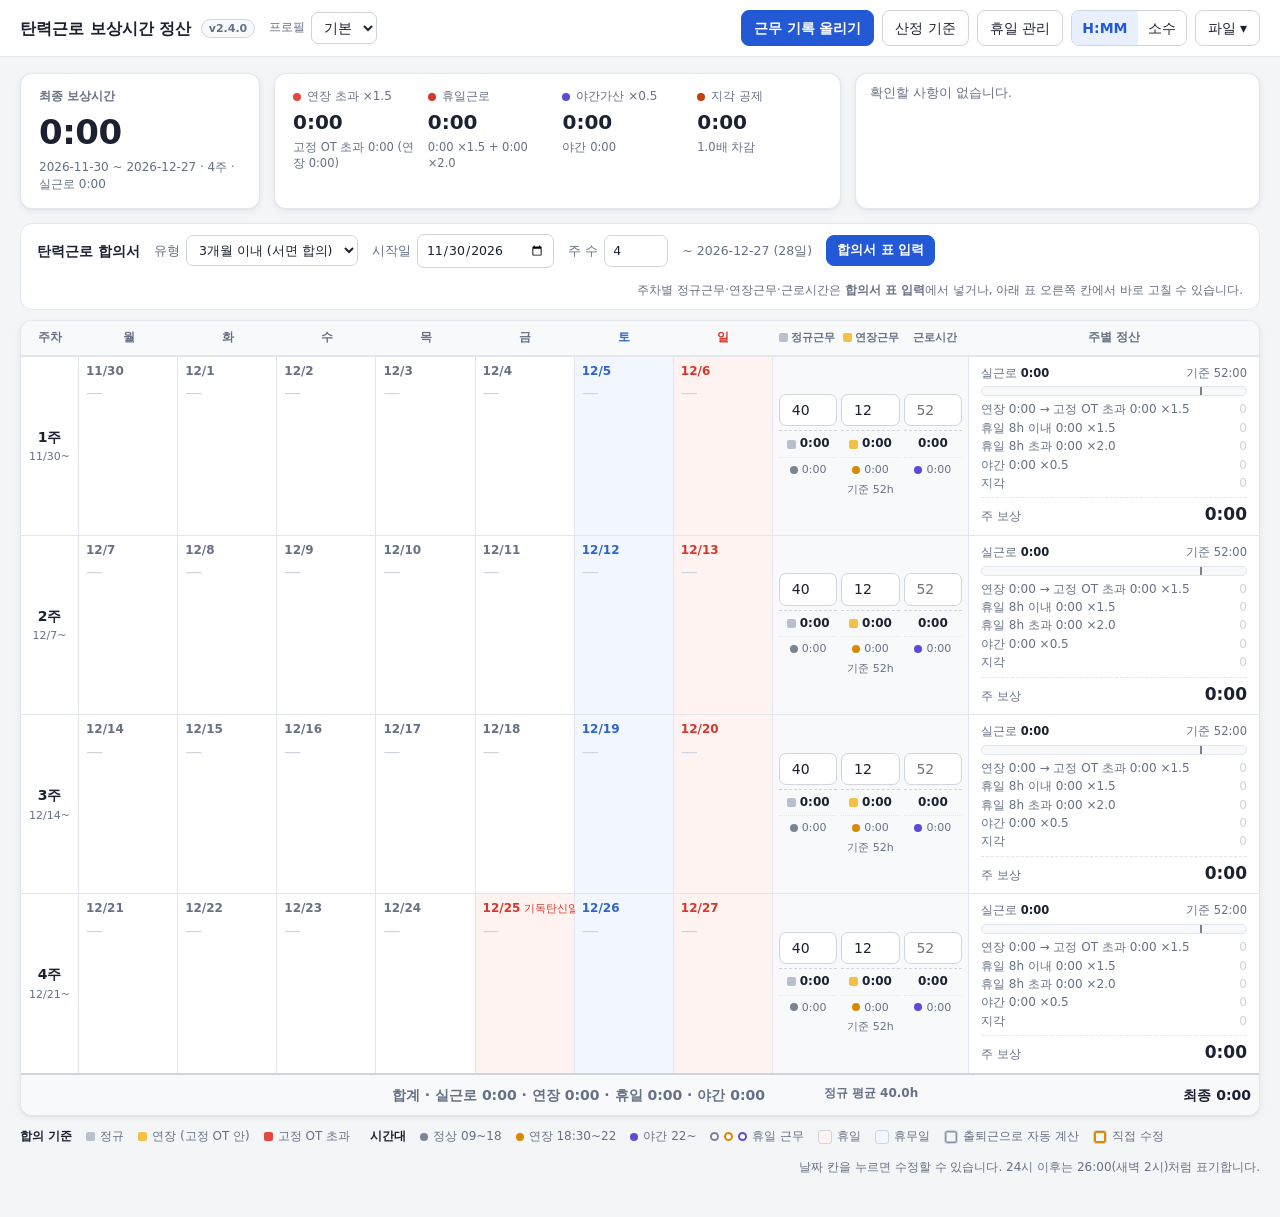
==== commit bde8f708: "Add 산정 기준 button that opens the plan document in-page, v2.4.0 The plan is bundled into js/plan-conte" ====
--- a/index.html
+++ b/index.html
@@ -17,6 +17,7 @@
   <div class="actions">
     <button class="btn primary" id="btnImport" title="근태 엑셀(.xlsx) 여러 개, CSV, v1 txt">근무 기록 올리기</button>
     <input type="file" id="fileImport" multiple accept=".xlsx,.xlsm,.csv,.txt" hidden>
+    <button class="btn" id="btnPlan" title="계산 기준과 법적 근거 (기획서)">산정 기준</button>
     <button class="btn" id="btnHolidays">휴일 관리</button>
     <div class="seg" role="group" aria-label="시간 표시 형식">
       <button class="seg-btn" data-fmt="hm">H:MM</button><button class="seg-btn" data-fmt="dec">소수</button>
@@ -128,6 +129,18 @@
   </form>
 </dialog>
 
+<dialog id="planDlg" class="dlg plan" aria-labelledby="planTitle">
+  <div class="plan-head">
+    <h2 id="planTitle">산정 기준 <small>기획서</small></h2>
+    <select id="planJump" aria-label="목차로 이동"></select>
+    <button type="button" class="btn" id="btnPlanClose">닫기</button>
+  </div>
+  <div class="plan-body">
+    <nav class="plan-toc" id="planToc" aria-label="목차"></nav>
+    <article class="plan-md" id="planMd"></article>
+  </div>
+</dialog>
+
 <dialog id="verDlg" class="dlg">
   <form method="dialog">
     <h2>변경 내역</h2>
@@ -180,6 +193,8 @@
 <div id="toasts" aria-live="polite"></div>
 
 <script src="js/version.js"></script>
+<script src="js/markdown.js"></script>
+<script src="js/plan-content.js"></script>
 <script src="js/holidays.js"></script>
 <script src="js/calc.js"></script>
 <script src="js/xlsx-lite.js"></script>
--- a/css/app.css
+++ b/css/app.css
@@ -313,6 +313,42 @@
 .ag-table tfoot .avg { color: var(--muted); font-weight: 500; font-size: 12px; }
 .ag-table tfoot .over { color: var(--hol); }
 
+/* 산정 기준 (기획서) */
+.dlg.plan { width: min(1080px, calc(100vw - 24px)); height: min(92vh, 1000px); max-height: none; display: none; flex-direction: column; overflow: hidden; }
+.dlg.plan[open] { display: flex; }
+.plan-head { display: flex; align-items: center; gap: 10px; padding: 12px 16px; border-bottom: 1px solid var(--line); }
+.plan-head h2 { margin: 0; font-size: 17px; flex: 1; white-space: nowrap; }
+.plan-head h2 small { color: var(--muted); font-weight: 500; font-size: 12px; margin-left: 6px; }
+#planJump { display: none; max-width: 50vw; }
+.plan-body { flex: 1; min-height: 0; display: grid; grid-template-columns: 230px 1fr; }
+.plan-toc { overflow: auto; border-right: 1px solid var(--line); padding: 12px 8px; font-size: 12.5px; background: var(--surface-2); }
+.plan-toc a { display: block; padding: 4px 8px; border-radius: 6px; color: var(--ink); text-decoration: none; }
+.plan-toc a.l3 { padding-left: 20px; color: var(--muted); font-size: 12px; }
+.plan-toc a:hover { background: var(--accent-soft); color: var(--accent); }
+.plan-md { overflow: auto; padding: 8px 28px 40px; font-size: 14px; line-height: 1.65; }
+.plan-md h1 { font-size: 22px; margin: 16px 0 8px; }
+.plan-md h2 { font-size: 18px; margin: 28px 0 8px; padding-top: 4px; border-top: 1px solid var(--line); }
+.plan-md h3 { font-size: 15px; margin: 20px 0 6px; }
+.plan-md hr { display: none; }
+.plan-md code { font-family: ui-monospace, Menlo, Consolas, monospace; font-size: 12.5px; background: var(--surface-2); border: 1px solid var(--line); border-radius: 4px; padding: 0 4px; }
+.plan-md pre { background: var(--surface-2); border: 1px solid var(--line); border-radius: 8px; padding: 12px; overflow: auto; font-size: 12.5px; line-height: 1.5; }
+.plan-md pre code { border: 0; padding: 0; background: none; }
+.plan-md .md-table { overflow-x: auto; margin: 8px 0 12px; }
+.plan-md table { border-collapse: collapse; font-size: 13px; min-width: 60%; }
+.plan-md th, .plan-md td { border: 1px solid var(--line); padding: 5px 9px; text-align: left; vertical-align: top; }
+.plan-md th { background: var(--surface-2); font-weight: 600; }
+.plan-md th:first-child, .plan-md td:first-child { white-space: nowrap; }
+.plan-md ul, .plan-md ol { padding-left: 22px; margin: 6px 0; }
+.plan-md a { color: var(--accent); }
+@media (max-width: 720px) {
+  .plan-body { grid-template-columns: 1fr; }
+  .plan-toc { display: none; }
+  #planJump { display: block; min-width: 0; flex: 1; }
+  .plan-head h2 { flex: none; }
+  .plan-head h2 small { display: none; }
+  .plan-md { padding: 8px 16px 32px; }
+}
+
 #toasts { position: fixed; bottom: 18px; right: 18px; z-index: 100; display: flex; flex-direction: column; gap: 8px; }
 .toast { background: var(--ink); color: var(--bg); padding: 10px 14px; border-radius: 9px; font-size: 13px; max-width: 380px; box-shadow: var(--shadow); opacity: 0; transform: translateY(6px); transition: .25s; }
 .toast.show { opacity: 1; transform: none; }
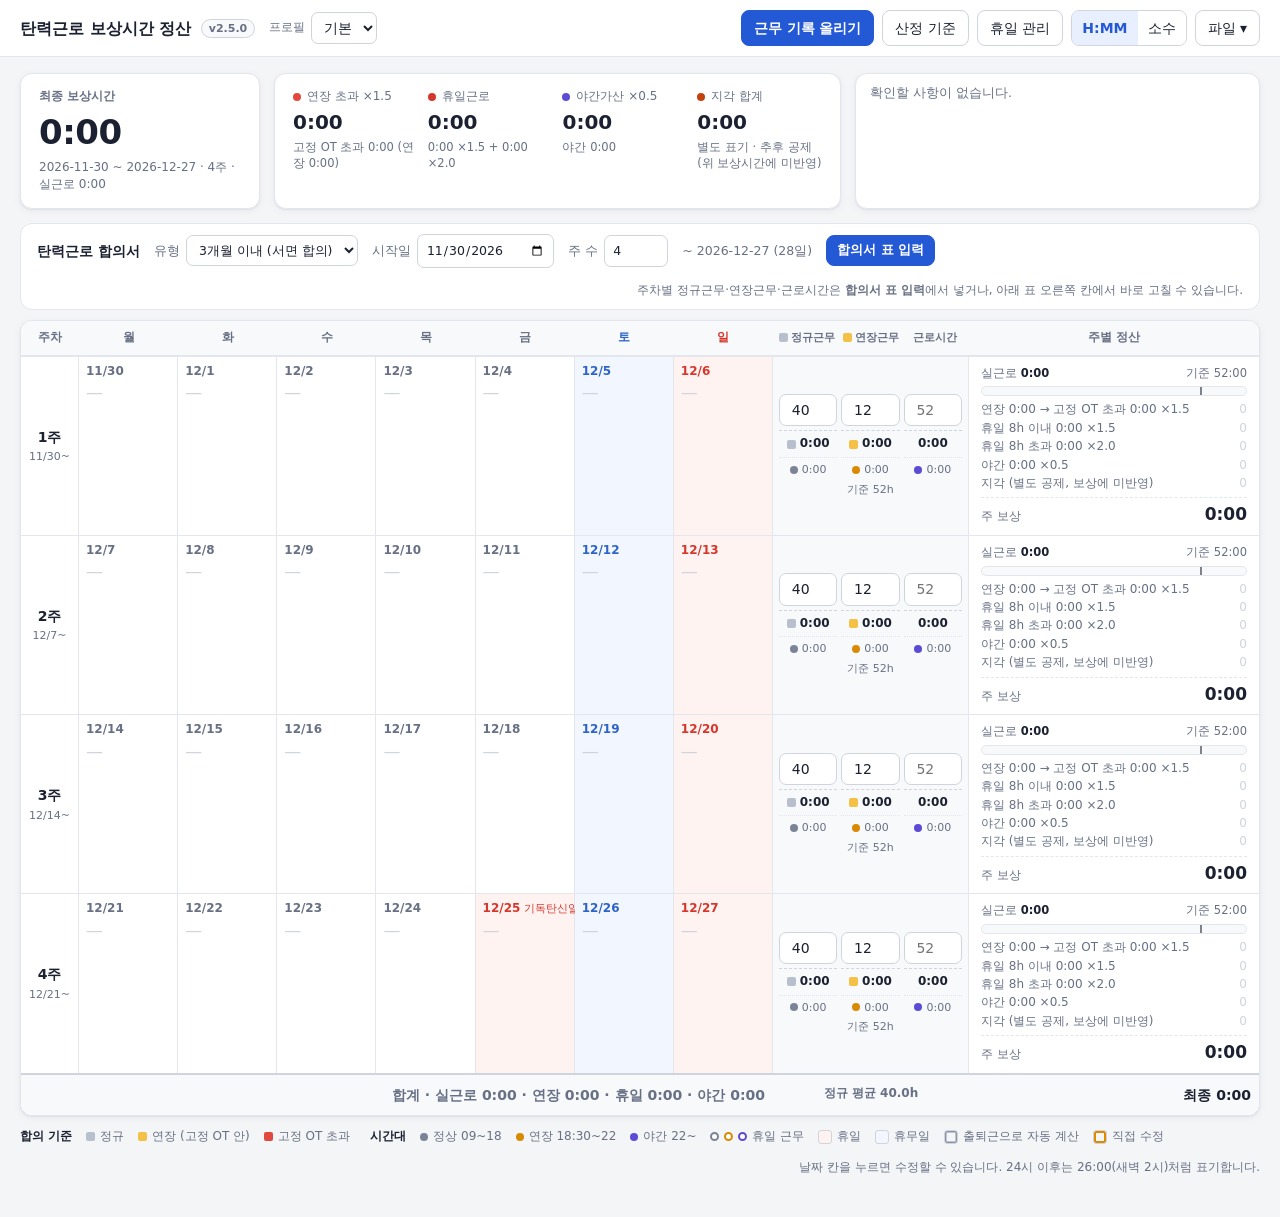
==== commit 0714b691: "Show lateness separately instead of deducting it, v2.5.0 Weekly compensation no longer subtracts lat" ====
--- a/index.html
+++ b/index.html
@@ -51,7 +51,7 @@
       <div class="part"><span class="part-k"><i class="dot ot"></i>연장 초과 ×1.5</span><b id="sumOt">0:00</b><small id="sumOtRaw"></small></div>
       <div class="part"><span class="part-k"><i class="dot hol"></i>휴일근로</span><b id="sumHol">0:00</b><small id="sumHolRaw"></small></div>
       <div class="part"><span class="part-k"><i class="dot night"></i>야간가산 ×0.5</span><b id="sumNight">0:00</b><small id="sumNightRaw"></small></div>
-      <div class="part"><span class="part-k"><i class="dot late"></i>지각 공제</span><b id="sumLate">0:00</b><small>1.0배 차감</small></div>
+      <div class="part"><span class="part-k"><i class="dot late"></i>지각 합계</span><b id="sumLate">0:00</b><small>별도 표기 · 추후 공제 (위 보상시간에 미반영)</small></div>
     </div>
     <div class="notices" id="notices"></div>
   </section>
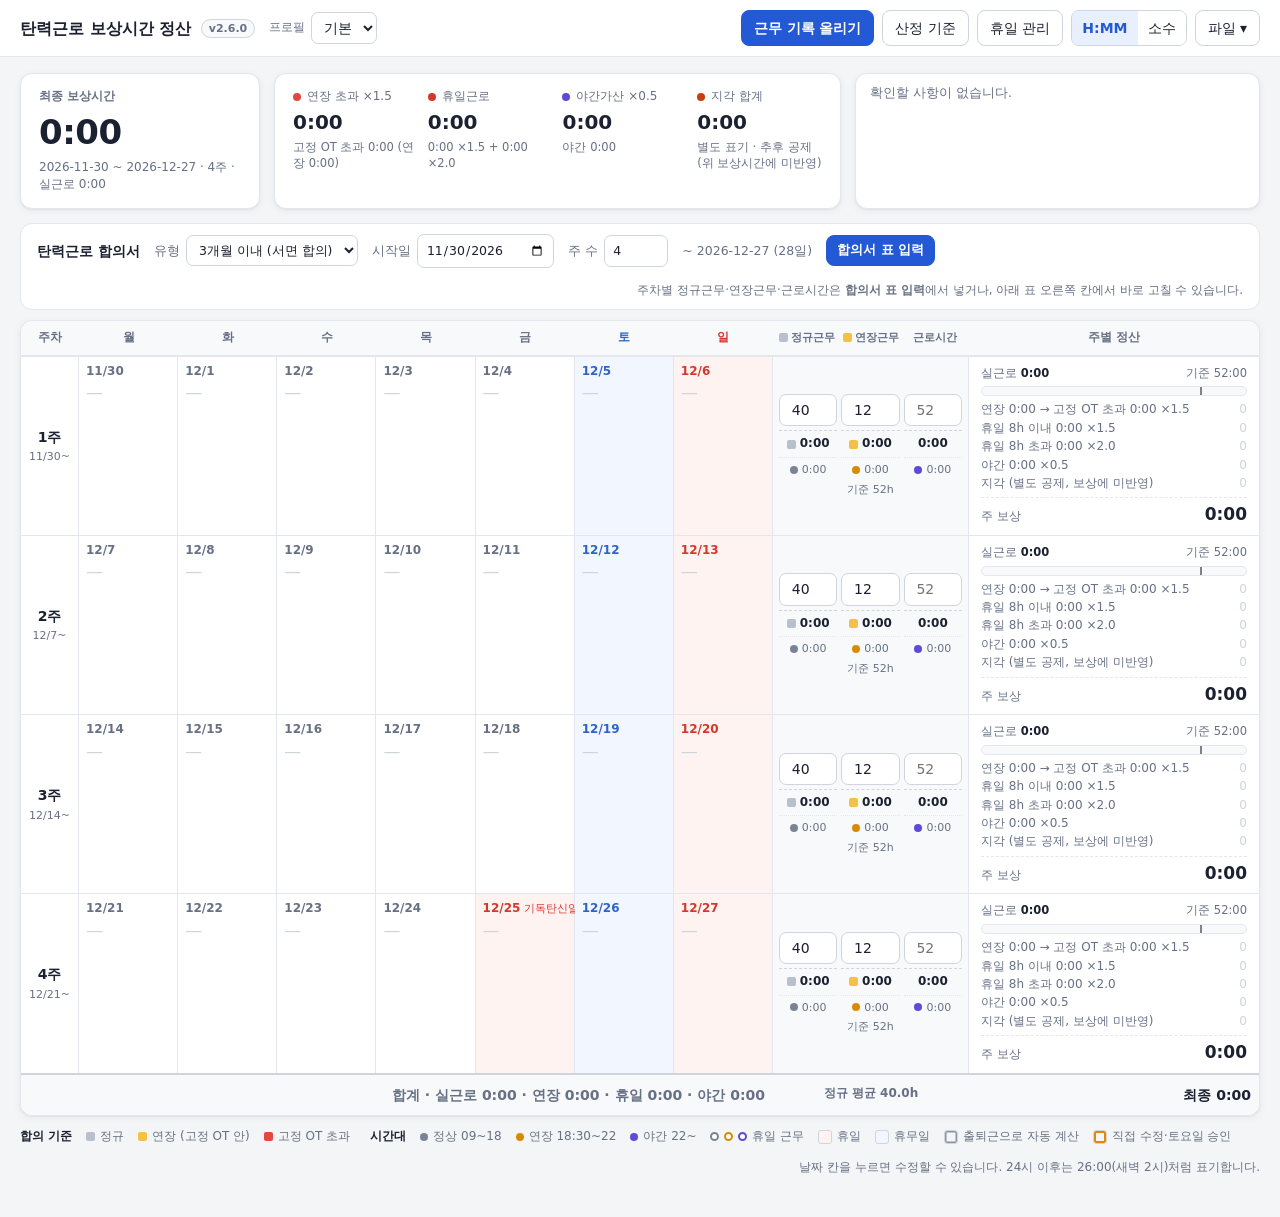
==== commit ef7628a9: "Saturday work uses approved hours; add 탄력 조정일 leave type, v2.6.0 Saturday days without saved approve" ====
--- a/index.html
+++ b/index.html
@@ -87,7 +87,7 @@
     <span><i class="sw sw-hol"></i>휴일</span>
     <span><i class="sw sw-off"></i>휴무일</span>
     <span><i class="sw sw-auto"></i>출퇴근으로 자동 계산</span>
-    <span><i class="sw sw-man"></i>직접 수정</span>
+    <span><i class="sw sw-man"></i>직접 수정·토요일 승인</span>
     <span class="legend-note">날짜 칸을 누르면 수정할 수 있습니다. 24시 이후는 26:00(새벽 2시)처럼 표기합니다.</span>
   </section>
 </main>
@@ -106,6 +106,7 @@
           <option value="오전반차">오전 반차 (4시간 간주)</option>
           <option value="오후반차">오후 반차 (4시간 간주)</option>
           <option value="결근">결근</option>
+          <option value="탄력조정">탄력 조정일 (근무 간주, 계산 0)</option>
         </select>
       </label>
     </div>
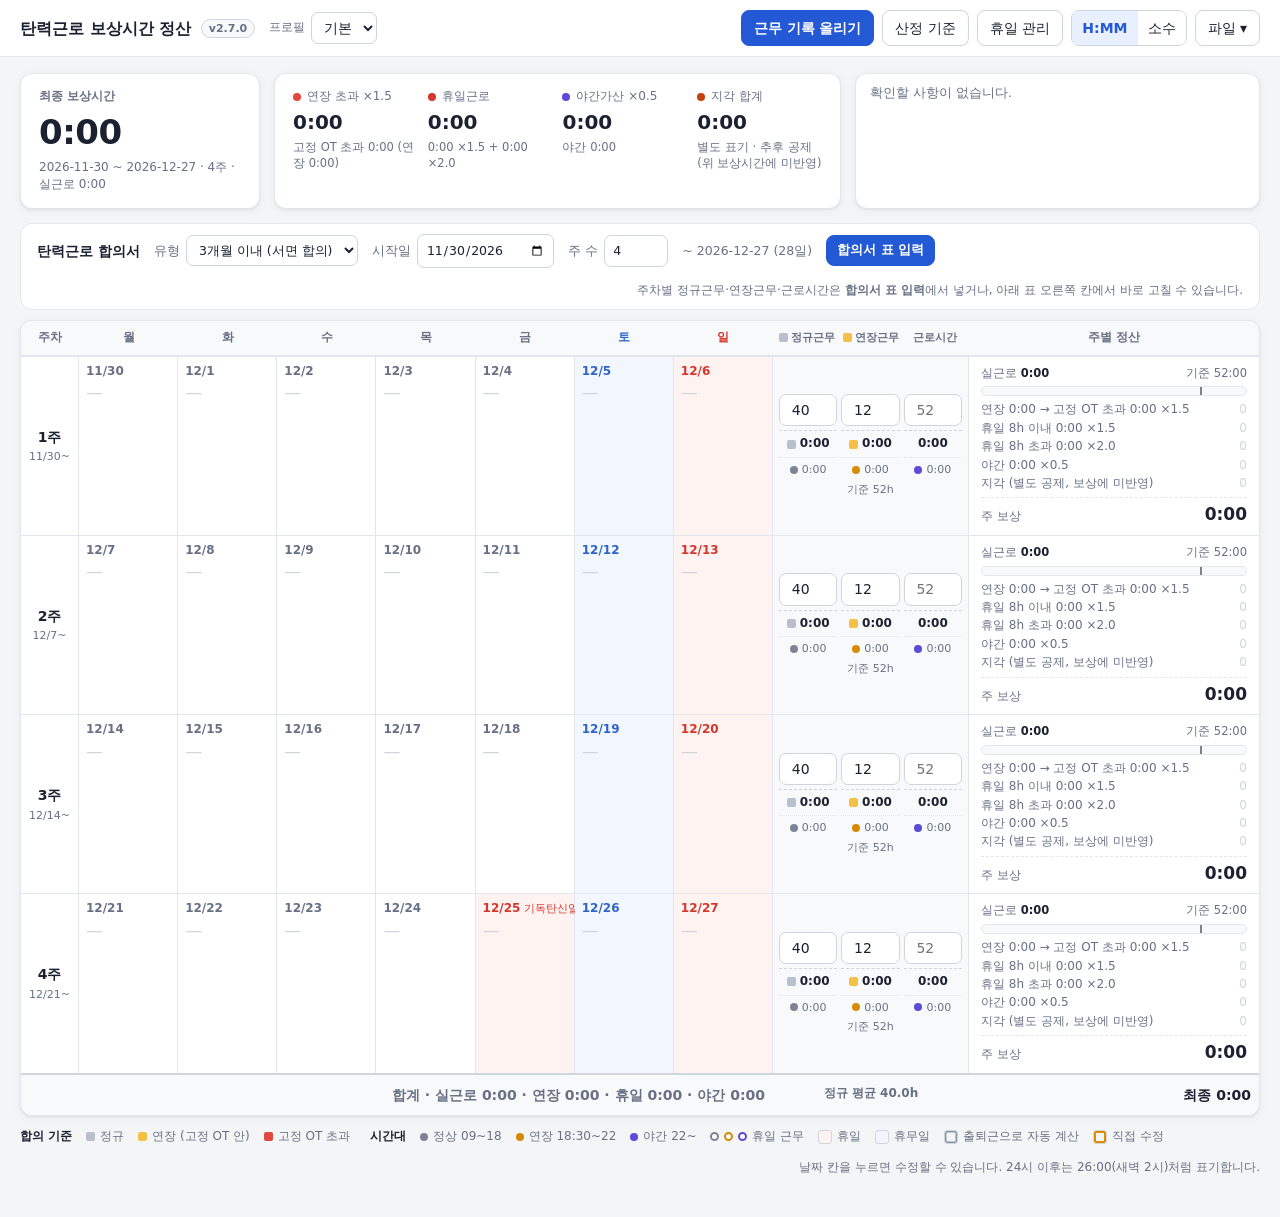
==== commit f4298864: "Drop Saturday approval flag; auto-apply 탄력 조정일 from week end, v2.7.0 When a week's normal hours exce" ====
--- a/index.html
+++ b/index.html
@@ -87,7 +87,7 @@
     <span><i class="sw sw-hol"></i>휴일</span>
     <span><i class="sw sw-off"></i>휴무일</span>
     <span><i class="sw sw-auto"></i>출퇴근으로 자동 계산</span>
-    <span><i class="sw sw-man"></i>직접 수정·토요일 승인</span>
+    <span><i class="sw sw-man"></i>직접 수정</span>
     <span class="legend-note">날짜 칸을 누르면 수정할 수 있습니다. 24시 이후는 26:00(새벽 2시)처럼 표기합니다.</span>
   </section>
 </main>
@@ -102,6 +102,7 @@
       <label class="span2">근태
         <select id="fLeave">
           <option value="">정상 근무</option>
+          <option value="근무">정상 근무 (탄력 조정 안 함)</option>
           <option value="연차">연차 (8시간 간주)</option>
           <option value="오전반차">오전 반차 (4시간 간주)</option>
           <option value="오후반차">오후 반차 (4시간 간주)</option>
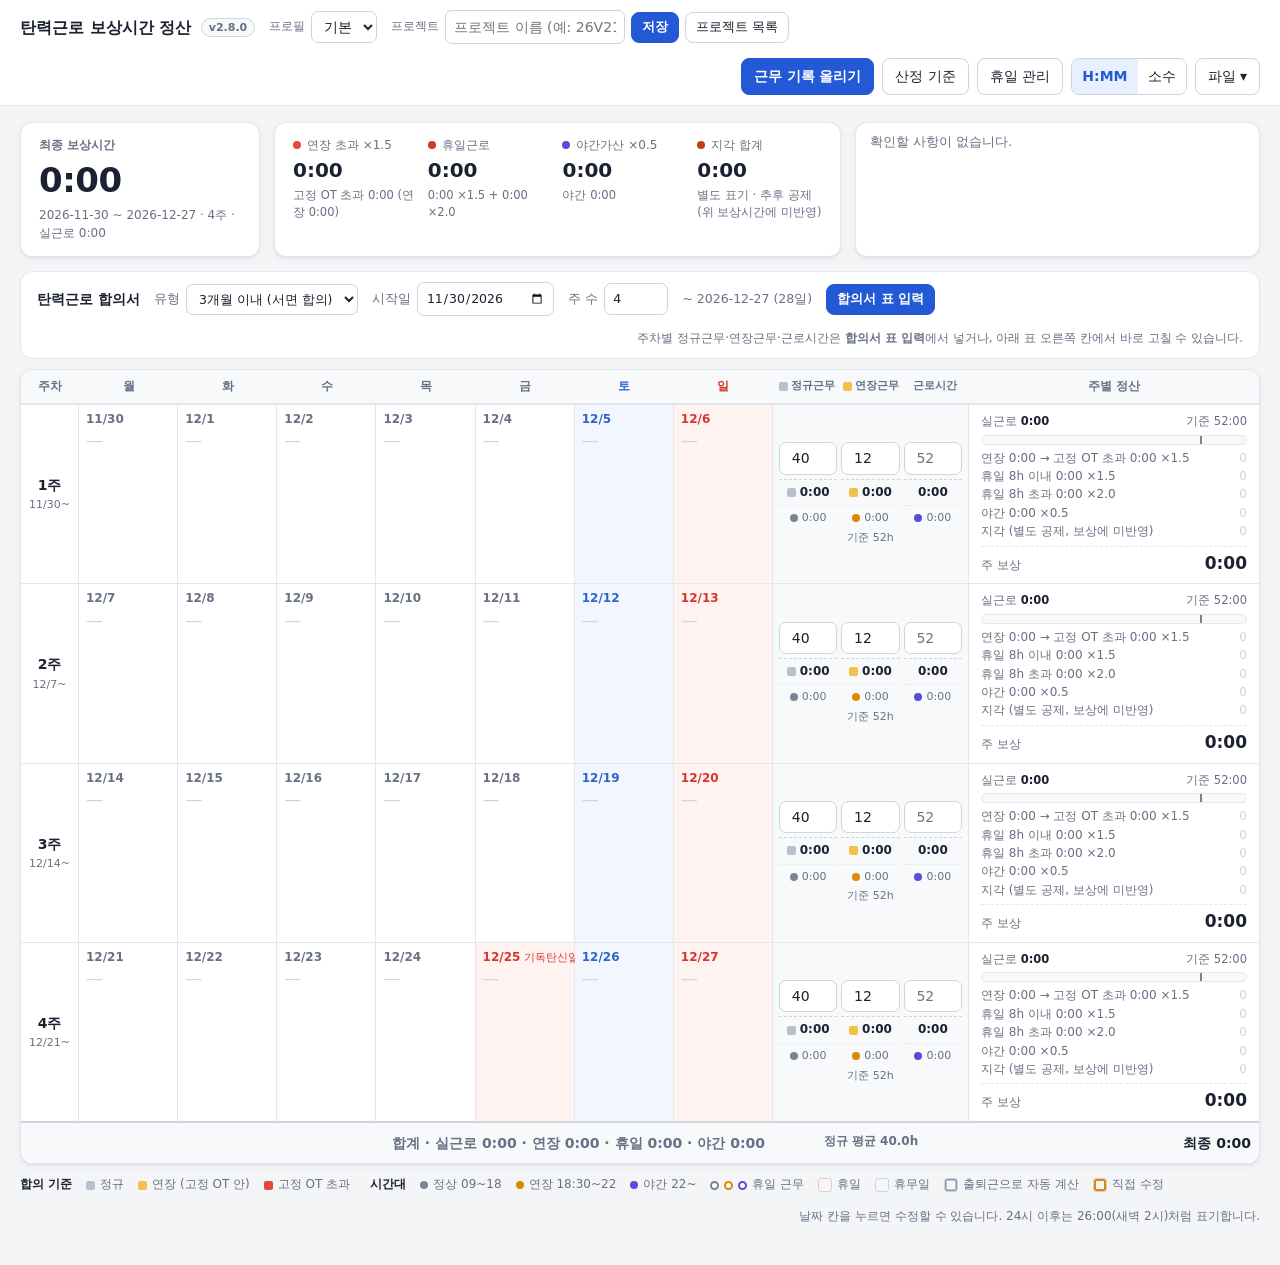
==== commit 45d9ab24: "Save work as named projects with version history, v2.8.0 Projects live per profile in the browser's " ====
--- a/index.html
+++ b/index.html
@@ -14,6 +14,14 @@
     <span class="lbl">프로필</span>
     <select id="profileSel"></select>
   </label>
+  <div class="project-bar" title="프로젝트는 이 컴퓨터의 브라우저에만 저장됩니다 (서버로 보내지 않음)">
+    <label for="projName" class="lbl">프로젝트</label>
+    <input type="text" id="projName" list="projNames" placeholder="프로젝트 이름 (예: 26V21 마곡 BMT)" autocomplete="off">
+    <datalist id="projNames"></datalist>
+    <button type="button" class="btn small primary" id="btnProjSave">저장</button>
+    <span id="projState" class="proj-state" aria-live="polite"></span>
+    <button type="button" class="btn small" id="btnProjects">프로젝트 목록</button>
+  </div>
   <div class="actions">
     <button class="btn primary" id="btnImport" title="근태 엑셀(.xlsx) 여러 개, CSV, v1 txt">근무 기록 올리기</button>
     <input type="file" id="fileImport" multiple accept=".xlsx,.xlsm,.csv,.txt" hidden>
@@ -25,8 +33,8 @@
     <details class="menu">
       <summary class="btn">파일 ▾</summary>
       <div class="menu-pop">
-        <button id="btnSave">데이터 파일로 저장 (.json)</button>
-        <button id="btnLoad">데이터 파일 불러오기</button>
+        <button id="btnSave">현재 작업을 파일로 받기 (.json)</button>
+        <button id="btnLoad">파일 불러오기 (프로젝트·백업)</button>
         <input type="file" id="fileLoad" accept=".json,.txt" hidden>
         <button id="btnCsv">정산 결과 CSV 내보내기</button>
         <button id="btnPrint">인쇄</button>
@@ -143,6 +151,21 @@
   </div>
 </dialog>
 
+<dialog id="projDlg" class="dlg wide" aria-labelledby="projTitle">
+  <form method="dialog">
+    <h2 id="projTitle">프로젝트 목록 <small class="dlg-sub-inline">프로필: <span id="projProfile"></span></small></h2>
+    <p class="dlg-sub">이 컴퓨터의 브라우저에만 저장됩니다. 브라우저 기록을 지우면 사라질 수 있으니 가끔 <b>전체 백업 받기</b>로 파일을 받아 두세요.</p>
+    <div class="proj-toolbar">
+      <input type="search" id="projSearch" placeholder="프로젝트 이름 검색" aria-label="프로젝트 이름 검색">
+      <button type="button" class="btn small" id="btnProjNew">새 프로젝트</button>
+      <button type="button" class="btn small" id="btnProjImport">파일 불러오기</button>
+      <button type="button" class="btn small" id="btnProjBackup">전체 백업 받기</button>
+    </div>
+    <div class="proj-list" id="projList"></div>
+    <div class="dlg-actions"><span class="spacer"></span><button value="close" class="btn primary">닫기</button></div>
+  </form>
+</dialog>
+
 <dialog id="verDlg" class="dlg">
   <form method="dialog">
     <h2>변경 내역</h2>
@@ -201,6 +224,7 @@
 <script src="js/calc.js"></script>
 <script src="js/xlsx-lite.js"></script>
 <script src="js/io.js"></script>
+<script src="js/projects.js"></script>
 <script src="js/app.js"></script>
 </body>
 </html>
--- a/css/app.css
+++ b/css/app.css
@@ -79,6 +79,31 @@
 .ver-list ul { margin: 0; padding-left: 18px; font-size: 13px; line-height: 1.6; }
 .profile { display: flex; align-items: center; gap: 6px; }
 .profile .lbl { color: var(--muted); font-size: 12px; }
+.project-bar { display: flex; align-items: center; gap: 6px; flex-wrap: wrap; }
+.project-bar .lbl { color: var(--muted); font-size: 12px; }
+#projName { width: 180px; }
+.proj-state { font-size: 11.5px; font-weight: 600; border-radius: 10px; padding: 1px 8px; }
+.proj-state:empty { display: none; }
+.proj-state.dirty { color: var(--warn-ink); background: var(--warn-bg); }
+.proj-state.saved { color: var(--good); }
+.proj-toolbar { display: flex; gap: 6px; flex-wrap: wrap; align-items: center; }
+.proj-toolbar input { flex: 1; min-width: 160px; }
+.dlg-sub-inline { font-size: 12px; color: var(--muted); font-weight: 500; margin-left: 6px; }
+.proj-list { max-height: 55vh; overflow: auto; display: flex; flex-direction: column; gap: 8px; }
+.proj-item { border: 1px solid var(--line); border-radius: 10px; padding: 10px 12px; display: grid; grid-template-columns: 1fr auto; gap: 6px 12px; }
+.proj-item.current { border-color: var(--accent); box-shadow: inset 3px 0 0 var(--accent); }
+.proj-name { font-weight: 700; }
+.proj-cur { font-size: 11px; color: var(--accent); border: 1px solid currentColor; border-radius: 8px; padding: 0 6px; margin-left: 4px; font-weight: 600; }
+.proj-meta { font-size: 12px; color: var(--muted); }
+.proj-actions { display: flex; gap: 4px; flex-wrap: wrap; align-items: start; justify-content: flex-end; }
+.proj-hist { grid-column: 1 / -1; list-style: none; margin: 4px 0 0; padding: 8px 0 0; border-top: 1px dashed var(--line); display: flex; flex-direction: column; gap: 6px; }
+.proj-hist li { display: flex; gap: 8px; align-items: center; flex-wrap: wrap; font-size: 12.5px; }
+.proj-hist li .proj-meta { flex: 1; }
+@media (max-width: 720px) {
+  #projName { width: 150px; }
+  .proj-item { grid-template-columns: 1fr; }
+  .proj-actions { justify-content: flex-start; }
+}
 .actions { display: flex; align-items: center; gap: 8px; margin-left: auto; flex-wrap: wrap; }
 
 .btn {
